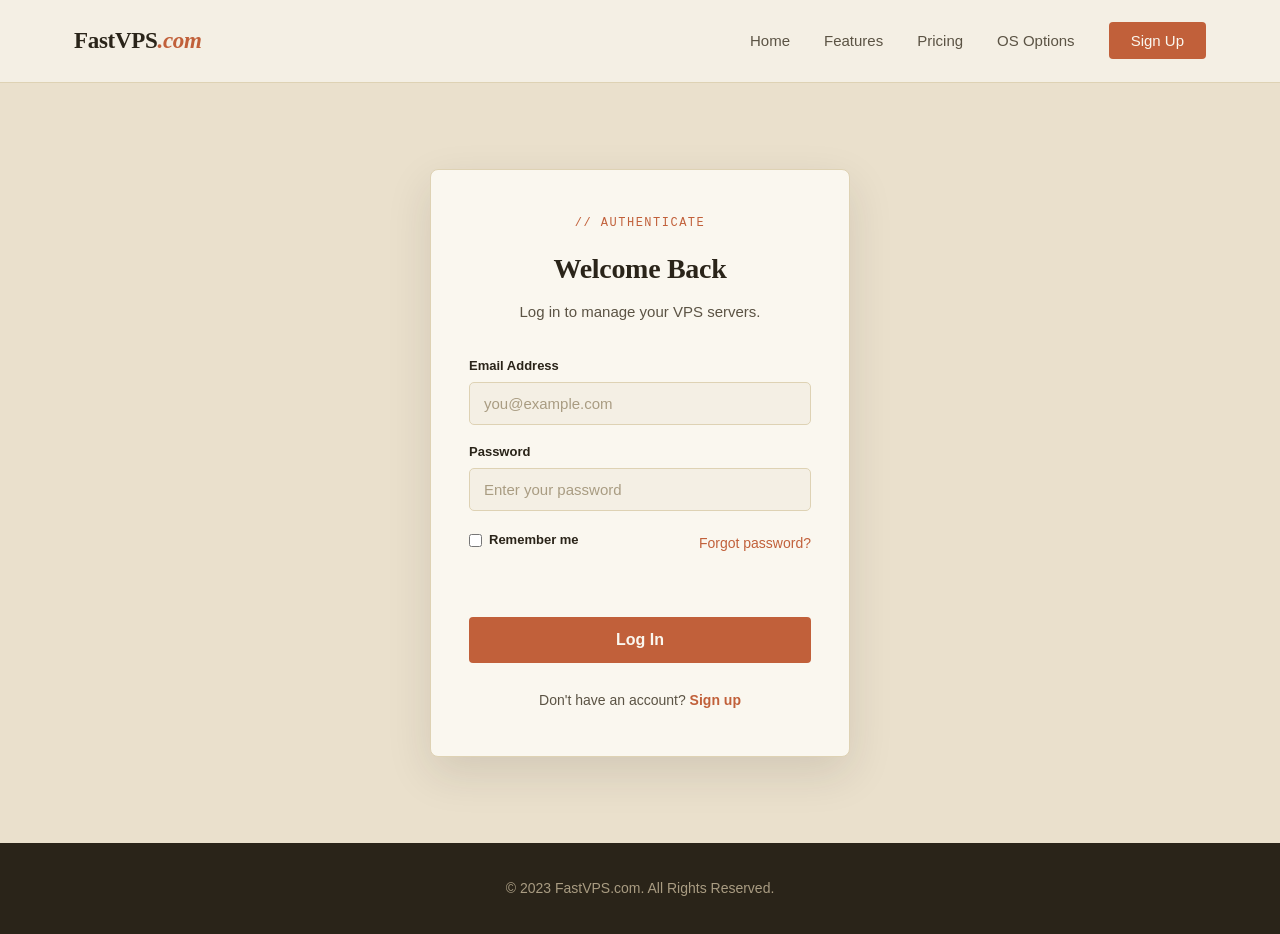
==== login.html @ cba9377d "Redesign: warm cream + terracotta theme with terminal hero" ====
<!DOCTYPE html>
<html lang="en">
<head>
    <meta charset="UTF-8">
    <meta name="viewport" content="width=device-width, initial-scale=1.0">
    <title>Log In | FastVPS.com</title>
    <meta name="robots" content="noindex, follow">
    <link rel="stylesheet" href="style.css">
    <link rel="stylesheet" href="auth.css">
</head>
<body>

    <header>
        <nav>
            <div class="logo">FastVPS<span>.com</span></div>
            <ul class="nav-links">
                <li><a href="index.html">Home</a></li>
                <li><a href="index.html#features">Features</a></li>
                <li><a href="index.html#pricing">Pricing</a></li>
                <li><a href="index.html#os">OS Options</a></li>
                <li><a href="signup.html" class="btn">Sign Up</a></li>
            </ul>
        </nav>
    </header>

    <section class="auth-section">
        <div class="auth-card">
            <span class="eyebrow">// authenticate</span>
            <h2>Welcome Back</h2>
            <p class="auth-subtitle">Log in to manage your VPS servers.</p>

            <form id="loginForm" class="auth-form">
                <label for="email">Email Address</label>
                <input type="email" id="email" name="email" placeholder="you@example.com" required>

                <label for="password">Password</label>
                <input type="password" id="password" name="password" placeholder="Enter your password" required>

                <div class="form-row">
                    <label class="checkbox-label">
                        <input type="checkbox" name="remember"> Remember me
                    </label>
                    <a href="#" class="forgot-link">Forgot password?</a>
                </div>

                <div id="formMessage" class="form-message"></div>

                <button type="submit" class="btn-primary auth-btn">Log In</button>
            </form>

            <p class="auth-switch">Don't have an account? <a href="signup.html">Sign up</a></p>
        </div>
    </section>

    <footer>
        <p>&copy; 2023 FastVPS.com. All Rights Reserved.</p>
    </footer>

    <script>
        document.getElementById('loginForm').addEventListener('submit', function(e) {
            e.preventDefault();
            const msg = document.getElementById('formMessage');
            // NOTE: This is a static demo form only.
            // Connect this to a real backend (e.g. Firebase, Supabase, or your own API)
            // to actually authenticate users.
            msg.textContent = 'Demo only: connect a backend to enable real login.';
            msg.className = 'form-message info';
        });
    </script>

</body>
</html>
---- style.css ----
/* ============================================
   FastVPS — Design Tokens
   Warm cream + terracotta, serif display / sans body,
   monospace for server data (fits the VPS subject matter)
   ============================================ */
:root {
    --cream:        #F4EFE4;
    --cream-soft:   #FAF7EF;
    --ink:          #2A2419;
    --ink-soft:     #5B5344;
    --terracotta:   #C1603A;
    --terracotta-d: #9C4A2C;
    --clay:         #EAE0CC;
    --line:         #DED2B4;
    --sage:         #6E7A57;

    --font-display: Georgia, 'Iowan Old Style', 'Palatino Linotype', 'Times New Roman', serif;
    --font-body:    -apple-system, BlinkMacSystemFont, 'Segoe UI', Roboto, sans-serif;
    --font-mono:    'SF Mono', 'Consolas', 'Menlo', 'Courier New', monospace;
}

* {
    margin: 0;
    padding: 0;
    box-sizing: border-box;
}

html { scroll-behavior: smooth; }

body {
    background-color: var(--cream);
    color: var(--ink);
    font-family: var(--font-body);
    line-height: 1.65;
}

a { color: inherit; }

::selection {
    background: var(--terracotta);
    color: var(--cream-soft);
}

/* ============ Header ============ */
header {
    background-color: var(--cream);
    border-bottom: 1px solid var(--line);
    position: sticky;
    top: 0;
    z-index: 1000;
}

nav {
    display: flex;
    justify-content: space-between;
    align-items: center;
    max-width: 1180px;
    margin: 0 auto;
    padding: 22px 24px;
}

.logo {
    font-family: var(--font-display);
    font-size: 23px;
    font-weight: 700;
    letter-spacing: -0.3px;
    color: var(--ink);
}

.logo span {
    color: var(--terracotta);
    font-style: italic;
}

.nav-links {
    list-style: none;
    display: flex;
    align-items: center;
    gap: 34px;
}

.nav-links a {
    text-decoration: none;
    color: var(--ink-soft);
    font-weight: 500;
    font-size: 15px;
    transition: color 0.2s ease;
}

.nav-links a:hover {
    color: var(--terracotta);
}

.nav-links .btn {
    background-color: var(--terracotta);
    color: var(--cream-soft) !important;
    padding: 10px 22px;
    border-radius: 4px;
    transition: background 0.2s ease;
}

.nav-links .btn:hover {
    background-color: var(--terracotta-d);
}

/* ============ Hero — signature terminal element ============ */
.hero {
    background: var(--cream);
    padding: 100px 24px 90px;
}

.hero-inner {
    max-width: 1180px;
    margin: 0 auto;
    display: grid;
    grid-template-columns: 1.1fr 1fr;
    gap: 60px;
    align-items: center;
}

.hero-content .eyebrow {
    font-family: var(--font-mono);
    font-size: 13px;
    text-transform: uppercase;
    letter-spacing: 1.5px;
    color: var(--terracotta);
    margin-bottom: 18px;
    display: inline-block;
}

.hero h1 {
    font-family: var(--font-display);
    font-size: 54px;
    line-height: 1.1;
    color: var(--ink);
    margin-bottom: 22px;
    letter-spacing: -0.5px;
}

.hero h1 em {
    color: var(--terracotta);
    font-style: italic;
}

.hero p {
    font-size: 18px;
    max-width: 480px;
    color: var(--ink-soft);
    margin-bottom: 34px;
}

.hero-ctas {
    display: flex;
    gap: 16px;
    flex-wrap: wrap;
}

.btn-primary {
    background-color: var(--terracotta);
    color: var(--cream-soft);
    padding: 14px 28px;
    text-decoration: none;
    border-radius: 4px;
    font-weight: 600;
    font-size: 15px;
    display: inline-block;
    transition: background 0.2s ease, transform 0.2s ease;
}

.btn-primary:hover {
    background-color: var(--terracotta-d);
    transform: translateY(-1px);
}

.btn-secondary {
    background: transparent;
    color: var(--ink);
    padding: 14px 28px;
    text-decoration: none;
    border-radius: 4px;
    font-weight: 600;
    font-size: 15px;
    display: inline-block;
    border: 1px solid var(--line);
    transition: border-color 0.2s ease, color 0.2s ease;
}

.btn-secondary:hover {
    border-color: var(--terracotta);
    color: var(--terracotta);
}

/* Terminal card — the signature visual */
.terminal-card {
    background: var(--ink);
    border-radius: 8px;
    overflow: hidden;
    box-shadow: 0 20px 50px rgba(42, 36, 25, 0.25);
}

.terminal-bar {
    display: flex;
    gap: 7px;
    padding: 14px 16px;
    background: #21200F;
}

.terminal-bar span {
    width: 11px;
    height: 11px;
    border-radius: 50%;
    background: #4A4534;
}

.terminal-bar span:nth-child(1) { background: #C1603A; }

.terminal-body {
    padding: 22px 24px 28px;
    font-family: var(--font-mono);
    font-size: 13.5px;
    color: #D8CFB8;
}

.terminal-body .line {
    margin-bottom: 9px;
    white-space: pre-wrap;
}

.terminal-body .prompt { color: #8A9A5B; }
.terminal-body .ok { color: #C1603A; }
.terminal-body .dim { color: #6B6450; }

.cursor {
    display: inline-block;
    width: 7px;
    height: 14px;
    background: #C1603A;
    animation: blink 1.1s steps(1) infinite;
    vertical-align: middle;
}

@keyframes blink {
    50% { opacity: 0; }
}

@media (prefers-reduced-motion: reduce) {
    .cursor { animation: none; }
}

/* ============ Features ============ */
.features {
    padding: 90px 24px;
    max-width: 1180px;
    margin: 0 auto;
}

.section-head {
    max-width: 560px;
    margin-bottom: 56px;
}

.section-head .eyebrow {
    font-family: var(--font-mono);
    font-size: 13px;
    text-transform: uppercase;
    letter-spacing: 1.5px;
    color: var(--terracotta);
    display: block;
    margin-bottom: 14px;
}

.features h2, .pricing-section h2, .os-section h2 {
    font-family: var(--font-display);
    font-size: 36px;
    color: var(--ink);
    letter-spacing: -0.3px;
}

.features > p, .pricing-section > p, .os-section > p {
    color: var(--ink-soft);
    margin-top: 12px;
    font-size: 16px;
}

.cards {
    display: grid;
    grid-template-columns: repeat(auto-fit, minmax(250px, 1fr));
    border-top: 1px solid var(--line);
}

.card {
    padding: 34px 28px 34px 0;
    border-bottom: 1px solid var(--line);
    border-right: 1px solid var(--line);
    padding-left: 0;
}

.card:nth-child(4n) { border-right: none; }

.card {
    padding: 34px 30px;
}

.card h3 {
    font-family: var(--font-display);
    color: var(--ink);
    margin-bottom: 12px;
    font-size: 19px;
}

.card p {
    color: var(--ink-soft);
    font-size: 15px;
}

/* ============ Pricing ============ */
.pricing-section {
    padding: 90px 24px;
    background: var(--clay);
}

.pricing-section .section-head { margin: 0 auto 56px; text-align: left; }

.pricing-cards {
    display: flex;
    flex-wrap: wrap;
    justify-content: center;
    gap: 26px;
    max-width: 1180px;
    margin: 0 auto;
}

.price-card {
    background: var(--cream-soft);
    border: 1px solid var(--line);
    padding: 40px 32px;
    border-radius: 6px;
    width: 300px;
    position: relative;
    transition: transform 0.25s ease, border-color 0.25s ease;
}

.price-card:hover {
    transform: translateY(-6px);
    border-color: var(--terracotta);
}

.price-card.popular {
    background: var(--ink);
    color: var(--cream-soft);
    border: none;
}

.price-card h3 {
    font-family: var(--font-display);
    margin-bottom: 18px;
    font-size: 21px;
}

.price {
    font-family: var(--font-display);
    font-size: 42px;
    margin-bottom: 22px;
    color: var(--terracotta);
}

.price-card.popular .price { color: #E4936F; }

.price span {
    font-family: var(--font-body);
    font-size: 15px;
    font-weight: normal;
    color: var(--ink-soft);
}

.price-card.popular .price span { color: #A99C82; }

.price-card ul {
    list-style: none;
    margin-bottom: 30px;
    font-family: var(--font-mono);
    font-size: 13.5px;
}

.price-card ul li {
    margin-bottom: 11px;
    padding-bottom: 11px;
    border-bottom: 1px solid var(--line);
    color: var(--ink-soft);
}

.price-card.popular ul li {
    border-color: #433B29;
    color: #C9BFA6;
}

.btn-price {
    display: block;
    background: var(--terracotta);
    color: var(--cream-soft);
    padding: 13px;
    text-decoration: none;
    border-radius: 4px;
    font-weight: 600;
    text-align: center;
    transition: background 0.2s ease;
}

.btn-price:hover { background: var(--terracotta-d); }

.badge {
    background: var(--terracotta);
    color: var(--cream-soft);
    padding: 5px 15px;
    border-radius: 20px;
    font-size: 11px;
    font-family: var(--font-mono);
    text-transform: uppercase;
    letter-spacing: 0.5px;
    position: absolute;
    top: -12px;
    left: 50%;
    transform: translateX(-50%);
}

/* ============ OS Section ============ */
.os-section {
    padding: 90px 24px;
    background: var(--cream);
    max-width: 1180px;
    margin: 0 auto;
}

.os-list {
    display: flex;
    flex-wrap: wrap;
    gap: 18px;
}

.os-box {
    background: var(--cream-soft);
    padding: 22px 26px;
    border-radius: 6px;
    display: flex;
    flex-direction: column;
    align-items: center;
    gap: 12px;
    font-family: var(--font-mono);
    font-size: 13px;
    font-weight: 600;
    color: var(--ink-soft);
    border: 1px solid var(--line);
    width: 128px;
    transition: transform 0.2s ease, border-color 0.2s ease;
}

.os-box:hover {
    transform: translateY(-4px);
    border-color: var(--terracotta);
    color: var(--terracotta);
}

.os-box img {
    width: 36px;
    height: 36px;
}

/* ============ Footer ============ */
footer {
    background-color: var(--ink);
    color: #A99C82;
    text-align: center;
    padding: 34px 20px;
    font-size: 14px;
}

/* ============ Responsive ============ */
@media (max-width: 860px) {
    .hero-inner { grid-template-columns: 1fr; }
    .hero h1 { font-size: 38px; }
    .nav-links { gap: 18px; }
    .nav-links li:not(.always-show) a:not(.btn) { display: none; }
}

@media (max-width: 500px) {
    .hero { padding: 70px 20px 60px; }
    .hero h1 { font-size: 32px; }
    .features h2, .pricing-section h2, .os-section h2 { font-size: 28px; }
}

/* Visible keyboard focus */
a:focus-visible, button:focus-visible, input:focus-visible {
    outline: 2px solid var(--terracotta);
    outline-offset: 2px;
}
---- auth.css ----
/* Auth Pages (Login / Signup) — matches warm cream / terracotta theme */
.auth-section {
    min-height: calc(100vh - 140px);
    display: flex;
    align-items: center;
    justify-content: center;
    background: var(--clay);
    padding: 70px 20px;
}

.auth-card {
    background: var(--cream-soft);
    width: 100%;
    max-width: 420px;
    padding: 44px 38px;
    border-radius: 8px;
    border: 1px solid var(--line);
    box-shadow: 0 16px 45px rgba(42, 36, 25, 0.12);
}

.auth-card .eyebrow {
    font-family: var(--font-mono);
    font-size: 12px;
    text-transform: uppercase;
    letter-spacing: 1.5px;
    color: var(--terracotta);
    display: block;
    text-align: center;
    margin-bottom: 12px;
}

.auth-card h2 {
    font-family: var(--font-display);
    color: var(--ink);
    font-size: 28px;
    margin-bottom: 8px;
    text-align: center;
    letter-spacing: -0.3px;
}

.auth-subtitle {
    color: var(--ink-soft);
    text-align: center;
    margin-bottom: 30px;
    font-size: 15px;
}

.auth-form {
    display: flex;
    flex-direction: column;
}

.auth-form label {
    font-size: 13px;
    font-weight: 600;
    color: var(--ink);
    margin-bottom: 6px;
    margin-top: 16px;
}

.auth-form label:first-of-type {
    margin-top: 0;
}

.auth-form input[type="text"],
.auth-form input[type="email"],
.auth-form input[type="password"] {
    padding: 12px 14px;
    border: 1px solid var(--line);
    border-radius: 5px;
    font-size: 15px;
    font-family: var(--font-body);
    outline: none;
    background: var(--cream);
    color: var(--ink);
    transition: border-color 0.2s ease;
}

.auth-form input::placeholder {
    color: #A99C82;
}

.auth-form input:focus {
    border-color: var(--terracotta);
}

.form-row {
    display: flex;
    justify-content: space-between;
    align-items: center;
    margin-top: 18px;
    font-size: 14px;
}

.checkbox-label {
    display: flex;
    align-items: center;
    gap: 7px;
    color: var(--ink-soft);
    font-weight: normal;
    cursor: pointer;
    accent-color: var(--terracotta);
}

.terms-label {
    margin-top: 18px;
    align-items: flex-start;
    font-size: 13px;
    line-height: 1.5;
}

.forgot-link {
    color: var(--terracotta);
    text-decoration: none;
    font-size: 14px;
    font-weight: 500;
}

.forgot-link:hover {
    text-decoration: underline;
}

.auth-btn {
    width: 100%;
    margin-top: 26px;
    border: none;
    cursor: pointer;
    font-size: 16px;
    font-family: var(--font-body);
}

.form-message {
    margin-top: 16px;
    font-size: 14px;
    min-height: 18px;
    text-align: center;
}

.form-message.info {
    color: var(--terracotta);
}

.form-message.error {
    color: #B23A2E;
}

.form-message.success {
    color: var(--sage);
}

.auth-switch {
    text-align: center;
    margin-top: 26px;
    font-size: 14px;
    color: var(--ink-soft);
}

.auth-switch a {
    color: var(--terracotta);
    font-weight: 600;
    text-decoration: none;
}

.auth-switch a:hover {
    text-decoration: underline;
}
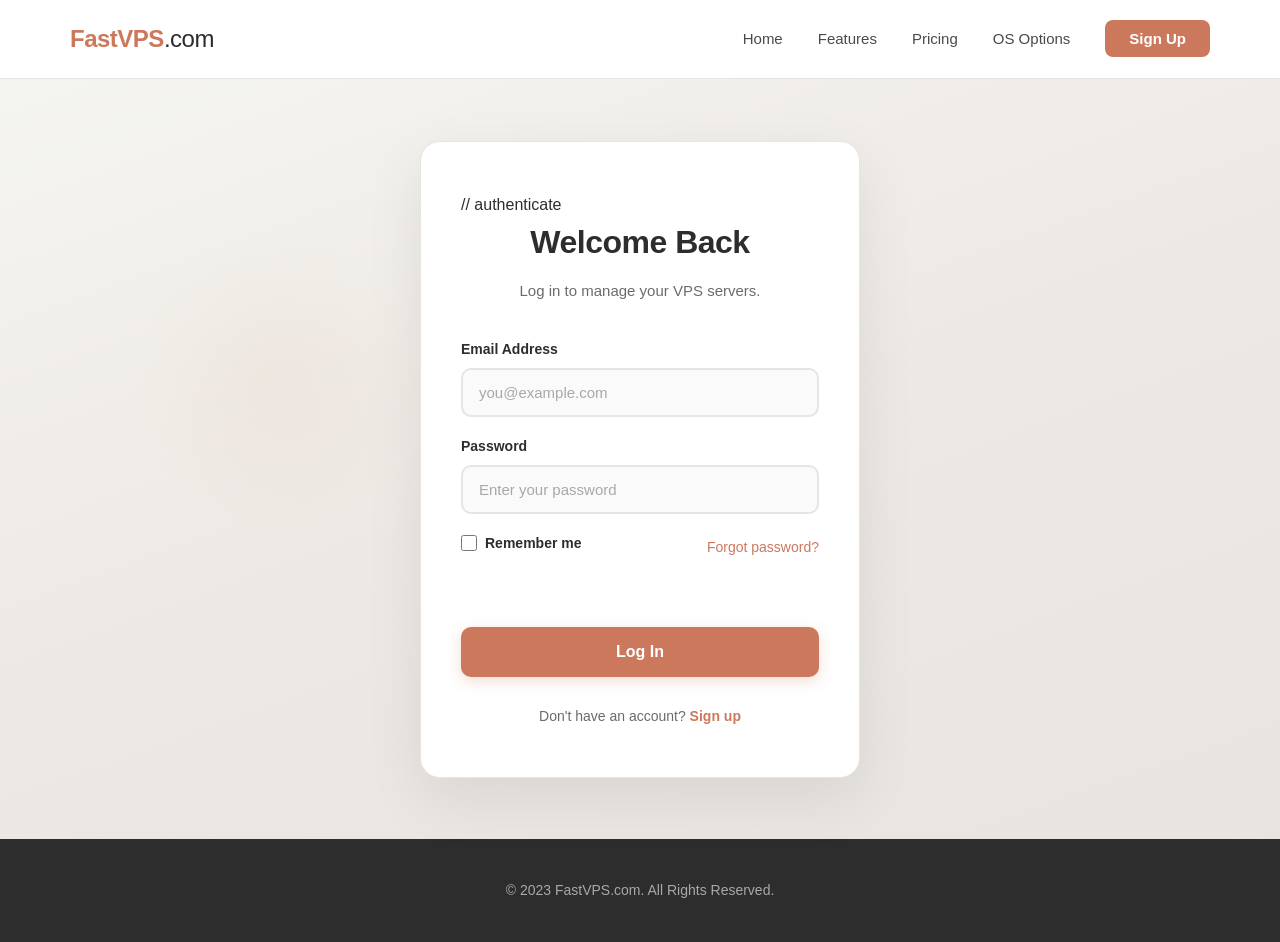
==== commit 7ed36d16: "Bust cache for style.css and auth.css" ====
--- a/login.html
+++ b/login.html
@@ -5,8 +5,8 @@
     <meta name="viewport" content="width=device-width, initial-scale=1.0">
     <title>Log In | FastVPS.com</title>
     <meta name="robots" content="noindex, follow">
-    <link rel="stylesheet" href="style.css">
-    <link rel="stylesheet" href="auth.css">
+    <link rel="stylesheet" href="style.css?v=2">
+    <link rel="stylesheet" href="auth.css?v=2">
 </head>
 <body>
 
--- a/style.css
+++ b/style.css
@@ -1,495 +1,404 @@
-/* ============================================
-   FastVPS — Design Tokens
-   Warm cream + terracotta, serif display / sans body,
-   monospace for server data (fits the VPS subject matter)
-   ============================================ */
-:root {
-    --cream:        #F4EFE4;
-    --cream-soft:   #FAF7EF;
-    --ink:          #2A2419;
-    --ink-soft:     #5B5344;
-    --terracotta:   #C1603A;
-    --terracotta-d: #9C4A2C;
-    --clay:         #EAE0CC;
-    --line:         #DED2B4;
-    --sage:         #6E7A57;
-
-    --font-display: Georgia, 'Iowan Old Style', 'Palatino Linotype', 'Times New Roman', serif;
-    --font-body:    -apple-system, BlinkMacSystemFont, 'Segoe UI', Roboto, sans-serif;
-    --font-mono:    'SF Mono', 'Consolas', 'Menlo', 'Courier New', monospace;
-}
-
+/* Reset & Basic Setup */
 * {
     margin: 0;
     padding: 0;
     box-sizing: border-box;
-}
-
-html { scroll-behavior: smooth; }
+    font-family: -apple-system, BlinkMacSystemFont, 'Segoe UI', 'Roboto', 'Helvetica Neue', Arial, sans-serif;
+}
 
 body {
-    background-color: var(--cream);
-    color: var(--ink);
-    font-family: var(--font-body);
-    line-height: 1.65;
-}
-
-a { color: inherit; }
-
-::selection {
-    background: var(--terracotta);
-    color: var(--cream-soft);
-}
-
-/* ============ Header ============ */
+    background-color: #F5F5F0;
+    color: #2D2D2D;
+    line-height: 1.6;
+}
+
+/* Header & Navigation */
 header {
-    background-color: var(--cream);
-    border-bottom: 1px solid var(--line);
+    background-color: #FFFFFF;
+    border-bottom: 1px solid #E8E4DF;
     position: sticky;
     top: 0;
     z-index: 1000;
+    backdrop-filter: blur(10px);
+    background: rgba(255, 255, 255, 0.95);
 }
 
 nav {
     display: flex;
     justify-content: space-between;
     align-items: center;
-    max-width: 1180px;
+    max-width: 1200px;
     margin: 0 auto;
-    padding: 22px 24px;
+    padding: 20px 30px;
 }
 
 .logo {
-    font-family: var(--font-display);
-    font-size: 23px;
-    font-weight: 700;
-    letter-spacing: -0.3px;
-    color: var(--ink);
+    font-size: 24px;
+    font-weight: 700;
+    color: #CC785C;
+    letter-spacing: -0.5px;
 }
 
 .logo span {
-    color: var(--terracotta);
-    font-style: italic;
+    color: #2D2D2D;
+    font-weight: 400;
 }
 
 .nav-links {
     list-style: none;
     display: flex;
+    gap: 35px;
     align-items: center;
-    gap: 34px;
 }
 
 .nav-links a {
     text-decoration: none;
-    color: var(--ink-soft);
+    color: #4A4A4A;
     font-weight: 500;
     font-size: 15px;
-    transition: color 0.2s ease;
+    transition: color 0.3s ease;
 }
 
 .nav-links a:hover {
-    color: var(--terracotta);
+    color: #CC785C;
 }
 
 .nav-links .btn {
-    background-color: var(--terracotta);
-    color: var(--cream-soft) !important;
-    padding: 10px 22px;
-    border-radius: 4px;
-    transition: background 0.2s ease;
+    background-color: #CC785C;
+    color: #fff !important;
+    padding: 10px 24px;
+    border-radius: 8px;
+    font-weight: 600;
+    transition: all 0.3s ease;
 }
 
 .nav-links .btn:hover {
-    background-color: var(--terracotta-d);
-}
-
-/* ============ Hero — signature terminal element ============ */
+    background-color: #B8694F;
+    transform: translateY(-1px);
+}
+
+/* Hero Section */
 .hero {
-    background: var(--cream);
-    padding: 100px 24px 90px;
-}
-
-.hero-inner {
-    max-width: 1180px;
+    background: linear-gradient(160deg, #F5F5F0 0%, #EDE8E3 50%, #E8E4DF 100%);
+    color: #2D2D2D;
+    text-align: center;
+    padding: 140px 20px;
+    position: relative;
+    overflow: hidden;
+}
+
+.hero::before {
+    content: '';
+    position: absolute;
+    top: -50%;
+    right: -20%;
+    width: 500px;
+    height: 500px;
+    background: radial-gradient(circle, rgba(204, 120, 92, 0.08) 0%, transparent 70%);
+    border-radius: 50%;
+}
+
+.hero h1 {
+    font-size: 56px;
+    margin-bottom: 20px;
+    font-weight: 700;
+    letter-spacing: -1px;
+    line-height: 1.2;
+}
+
+.hero h1 span {
+    color: #CC785C;
+    font-weight: 700;
+}
+
+.hero p {
+    font-size: 19px;
+    max-width: 620px;
+    margin: 0 auto 40px auto;
+    color: #6B6B6B;
+    line-height: 1.7;
+}
+
+.btn-primary {
+    background-color: #CC785C;
+    color: #fff;
+    padding: 16px 36px;
+    text-decoration: none;
+    border-radius: 8px;
+    font-weight: 600;
+    font-size: 16px;
+    display: inline-block;
+    transition: all 0.3s ease;
+    box-shadow: 0 4px 14px rgba(204, 120, 92, 0.25);
+}
+
+.btn-primary:hover {
+    background-color: #B8694F;
+    transform: translateY(-2px);
+    box-shadow: 0 6px 20px rgba(204, 120, 92, 0.35);
+}
+
+/* Features Section */
+.features {
+    padding: 100px 20px;
+    text-align: center;
+    max-width: 1200px;
     margin: 0 auto;
-    display: grid;
-    grid-template-columns: 1.1fr 1fr;
-    gap: 60px;
-    align-items: center;
-}
-
-.hero-content .eyebrow {
-    font-family: var(--font-mono);
-    font-size: 13px;
-    text-transform: uppercase;
-    letter-spacing: 1.5px;
-    color: var(--terracotta);
-    margin-bottom: 18px;
-    display: inline-block;
-}
-
-.hero h1 {
-    font-family: var(--font-display);
-    font-size: 54px;
-    line-height: 1.1;
-    color: var(--ink);
-    margin-bottom: 22px;
+}
+
+.features h2 {
+    font-size: 40px;
+    margin-bottom: 15px;
+    color: #2D2D2D;
+    font-weight: 700;
     letter-spacing: -0.5px;
 }
 
-.hero h1 em {
-    color: var(--terracotta);
-    font-style: italic;
-}
-
-.hero p {
-    font-size: 18px;
-    max-width: 480px;
-    color: var(--ink-soft);
-    margin-bottom: 34px;
-}
-
-.hero-ctas {
-    display: flex;
-    gap: 16px;
-    flex-wrap: wrap;
-}
-
-.btn-primary {
-    background-color: var(--terracotta);
-    color: var(--cream-soft);
-    padding: 14px 28px;
-    text-decoration: none;
-    border-radius: 4px;
-    font-weight: 600;
-    font-size: 15px;
-    display: inline-block;
-    transition: background 0.2s ease, transform 0.2s ease;
-}
-
-.btn-primary:hover {
-    background-color: var(--terracotta-d);
-    transform: translateY(-1px);
-}
-
-.btn-secondary {
-    background: transparent;
-    color: var(--ink);
-    padding: 14px 28px;
-    text-decoration: none;
-    border-radius: 4px;
-    font-weight: 600;
-    font-size: 15px;
-    display: inline-block;
-    border: 1px solid var(--line);
-    transition: border-color 0.2s ease, color 0.2s ease;
-}
-
-.btn-secondary:hover {
-    border-color: var(--terracotta);
-    color: var(--terracotta);
-}
-
-/* Terminal card — the signature visual */
-.terminal-card {
-    background: var(--ink);
-    border-radius: 8px;
-    overflow: hidden;
-    box-shadow: 0 20px 50px rgba(42, 36, 25, 0.25);
-}
-
-.terminal-bar {
-    display: flex;
-    gap: 7px;
-    padding: 14px 16px;
-    background: #21200F;
-}
-
-.terminal-bar span {
-    width: 11px;
-    height: 11px;
-    border-radius: 50%;
-    background: #4A4534;
-}
-
-.terminal-bar span:nth-child(1) { background: #C1603A; }
-
-.terminal-body {
-    padding: 22px 24px 28px;
-    font-family: var(--font-mono);
-    font-size: 13.5px;
-    color: #D8CFB8;
-}
-
-.terminal-body .line {
-    margin-bottom: 9px;
-    white-space: pre-wrap;
-}
-
-.terminal-body .prompt { color: #8A9A5B; }
-.terminal-body .ok { color: #C1603A; }
-.terminal-body .dim { color: #6B6450; }
-
-.cursor {
-    display: inline-block;
-    width: 7px;
-    height: 14px;
-    background: #C1603A;
-    animation: blink 1.1s steps(1) infinite;
-    vertical-align: middle;
-}
-
-@keyframes blink {
-    50% { opacity: 0; }
-}
-
-@media (prefers-reduced-motion: reduce) {
-    .cursor { animation: none; }
-}
-
-/* ============ Features ============ */
-.features {
-    padding: 90px 24px;
-    max-width: 1180px;
-    margin: 0 auto;
-}
-
-.section-head {
-    max-width: 560px;
-    margin-bottom: 56px;
-}
-
-.section-head .eyebrow {
-    font-family: var(--font-mono);
-    font-size: 13px;
-    text-transform: uppercase;
-    letter-spacing: 1.5px;
-    color: var(--terracotta);
-    display: block;
-    margin-bottom: 14px;
-}
-
-.features h2, .pricing-section h2, .os-section h2 {
-    font-family: var(--font-display);
-    font-size: 36px;
-    color: var(--ink);
-    letter-spacing: -0.3px;
-}
-
-.features > p, .pricing-section > p, .os-section > p {
-    color: var(--ink-soft);
-    margin-top: 12px;
-    font-size: 16px;
+.features > p {
+    color: #6B6B6B;
+    font-size: 17px;
+    margin-bottom: 60px;
 }
 
 .cards {
     display: grid;
-    grid-template-columns: repeat(auto-fit, minmax(250px, 1fr));
-    border-top: 1px solid var(--line);
+    grid-template-columns: repeat(auto-fit, minmax(260px, 1fr));
+    gap: 30px;
 }
 
 .card {
-    padding: 34px 28px 34px 0;
-    border-bottom: 1px solid var(--line);
-    border-right: 1px solid var(--line);
-    padding-left: 0;
-}
-
-.card:nth-child(4n) { border-right: none; }
-
-.card {
-    padding: 34px 30px;
+    background: #FFFFFF;
+    padding: 40px 30px;
+    border-radius: 16px;
+    border: 1px solid #E8E4DF;
+    text-align: left;
+    transition: all 0.4s ease;
+}
+
+.card:hover {
+    transform: translateY(-8px);
+    box-shadow: 0 20px 40px rgba(0, 0, 0, 0.06);
+    border-color: #CC785C;
 }
 
 .card h3 {
-    font-family: var(--font-display);
-    color: var(--ink);
-    margin-bottom: 12px;
-    font-size: 19px;
+    color: #CC785C;
+    margin-bottom: 15px;
+    font-size: 20px;
+    font-weight: 600;
 }
 
 .card p {
-    color: var(--ink-soft);
+    color: #6B6B6B;
     font-size: 15px;
-}
-
-/* ============ Pricing ============ */
+    line-height: 1.7;
+}
+
+/* Pricing Section */
 .pricing-section {
-    padding: 90px 24px;
-    background: var(--clay);
-}
-
-.pricing-section .section-head { margin: 0 auto 56px; text-align: left; }
+    padding: 100px 20px;
+    text-align: center;
+    background: #FFFFFF;
+}
+
+.pricing-section h2 {
+    font-size: 40px;
+    margin-bottom: 15px;
+    color: #2D2D2D;
+    font-weight: 700;
+}
+
+.pricing-section > p {
+    color: #6B6B6B;
+    margin-bottom: 60px;
+    font-size: 17px;
+}
 
 .pricing-cards {
     display: flex;
     flex-wrap: wrap;
     justify-content: center;
-    gap: 26px;
-    max-width: 1180px;
-    margin: 0 auto;
+    gap: 30px;
 }
 
 .price-card {
-    background: var(--cream-soft);
-    border: 1px solid var(--line);
-    padding: 40px 32px;
-    border-radius: 6px;
-    width: 300px;
+    background: #F5F5F0;
+    border: 2px solid #E8E4DF;
+    padding: 45px 35px;
+    border-radius: 20px;
+    width: 320px;
     position: relative;
-    transition: transform 0.25s ease, border-color 0.25s ease;
+    transition: all 0.4s ease;
+    text-align: left;
 }
 
 .price-card:hover {
-    transform: translateY(-6px);
-    border-color: var(--terracotta);
+    transform: translateY(-8px);
+    box-shadow: 0 20px 40px rgba(0, 0, 0, 0.08);
 }
 
 .price-card.popular {
-    background: var(--ink);
-    color: var(--cream-soft);
-    border: none;
+    background: #2D2D2D;
+    color: #FFFFFF;
+    transform: scale(1.05);
+    border: 2px solid #CC785C;
 }
 
 .price-card h3 {
-    font-family: var(--font-display);
-    margin-bottom: 18px;
-    font-size: 21px;
+    margin-bottom: 10px;
+    font-size: 24px;
+    font-weight: 600;
 }
 
 .price {
-    font-family: var(--font-display);
-    font-size: 42px;
-    margin-bottom: 22px;
-    color: var(--terracotta);
-}
-
-.price-card.popular .price { color: #E4936F; }
+    font-size: 48px;
+    font-weight: 700;
+    margin-bottom: 25px;
+    color: #CC785C;
+}
+
+.price-card.popular .price {
+    color: #F5F5F0;
+}
 
 .price span {
-    font-family: var(--font-body);
-    font-size: 15px;
-    font-weight: normal;
-    color: var(--ink-soft);
-}
-
-.price-card.popular .price span { color: #A99C82; }
+    font-size: 16px;
+    font-weight: 400;
+    color: #6B6B6B;
+}
+
+.price-card.popular .price span {
+    color: #A8A8A8;
+}
 
 .price-card ul {
     list-style: none;
     margin-bottom: 30px;
-    font-family: var(--font-mono);
-    font-size: 13.5px;
 }
 
 .price-card ul li {
-    margin-bottom: 11px;
-    padding-bottom: 11px;
-    border-bottom: 1px solid var(--line);
-    color: var(--ink-soft);
+    margin-bottom: 14px;
+    padding-bottom: 14px;
+    border-bottom: 1px solid #E8E4DF;
+    font-size: 15px;
+    color: #4A4A4A;
 }
 
 .price-card.popular ul li {
-    border-color: #433B29;
-    color: #C9BFA6;
+    border-color: #4A4A4A;
+    color: #D4D4D4;
 }
 
 .btn-price {
     display: block;
-    background: var(--terracotta);
-    color: var(--cream-soft);
-    padding: 13px;
+    background: #CC785C;
+    color: #fff;
+    padding: 14px;
     text-decoration: none;
-    border-radius: 4px;
-    font-weight: 600;
-    text-align: center;
-    transition: background 0.2s ease;
-}
-
-.btn-price:hover { background: var(--terracotta-d); }
+    border-radius: 8px;
+    font-weight: 600;
+    transition: all 0.3s ease;
+}
+
+.btn-price:hover {
+    background: #B8694F;
+}
 
 .badge {
-    background: var(--terracotta);
-    color: var(--cream-soft);
-    padding: 5px 15px;
+    background: #CC785C;
+    color: #fff;
+    padding: 6px 18px;
     border-radius: 20px;
-    font-size: 11px;
-    font-family: var(--font-mono);
-    text-transform: uppercase;
-    letter-spacing: 0.5px;
+    font-size: 12px;
+    font-weight: 600;
     position: absolute;
     top: -12px;
     left: 50%;
     transform: translateX(-50%);
-}
-
-/* ============ OS Section ============ */
+    letter-spacing: 0.5px;
+    text-transform: uppercase;
+}
+
+/* OS Section */
 .os-section {
-    padding: 90px 24px;
-    background: var(--cream);
-    max-width: 1180px;
-    margin: 0 auto;
+    padding: 100px 20px;
+    text-align: center;
+    background-color: #F5F5F0;
+}
+
+.os-section h2 {
+    font-size: 40px;
+    margin-bottom: 15px;
+    color: #2D2D2D;
+    font-weight: 700;
+}
+
+.os-section p {
+    color: #6B6B6B;
+    margin-bottom: 50px;
+    font-size: 17px;
 }
 
 .os-list {
     display: flex;
     flex-wrap: wrap;
-    gap: 18px;
+    justify-content: center;
+    gap: 25px;
+    max-width: 1000px;
+    margin: 0 auto;
 }
 
 .os-box {
-    background: var(--cream-soft);
-    padding: 22px 26px;
-    border-radius: 6px;
+    background: #FFFFFF;
+    padding: 25px 20px;
+    border-radius: 12px;
     display: flex;
     flex-direction: column;
     align-items: center;
     gap: 12px;
-    font-family: var(--font-mono);
-    font-size: 13px;
-    font-weight: 600;
-    color: var(--ink-soft);
-    border: 1px solid var(--line);
-    width: 128px;
-    transition: transform 0.2s ease, border-color 0.2s ease;
+    font-weight: 600;
+    color: #4A4A4A;
+    border: 2px solid #E8E4DF;
+    width: 130px;
+    transition: all 0.3s ease;
 }
 
 .os-box:hover {
-    transform: translateY(-4px);
-    border-color: var(--terracotta);
-    color: var(--terracotta);
+    transform: translateY(-5px);
+    border-color: #CC785C;
+    box-shadow: 0 10px 30px rgba(204, 120, 92, 0.15);
 }
 
 .os-box img {
-    width: 36px;
-    height: 36px;
-}
-
-/* ============ Footer ============ */
+    width: 40px;
+    height: 40px;
+}
+
+/* Footer */
 footer {
-    background-color: var(--ink);
-    color: #A99C82;
+    background-color: #2D2D2D;
+    color: #A8A8A8;
     text-align: center;
-    padding: 34px 20px;
+    padding: 40px 20px;
     font-size: 14px;
 }
 
-/* ============ Responsive ============ */
-@media (max-width: 860px) {
-    .hero-inner { grid-template-columns: 1fr; }
-    .hero h1 { font-size: 38px; }
-    .nav-links { gap: 18px; }
-    .nav-links li:not(.always-show) a:not(.btn) { display: none; }
-}
-
-@media (max-width: 500px) {
-    .hero { padding: 70px 20px 60px; }
-    .hero h1 { font-size: 32px; }
-    .features h2, .pricing-section h2, .os-section h2 { font-size: 28px; }
-}
-
-/* Visible keyboard focus */
-a:focus-visible, button:focus-visible, input:focus-visible {
-    outline: 2px solid var(--terracotta);
-    outline-offset: 2px;
-}
+/* Responsive */
+@media (max-width: 768px) {
+    .nav-links {
+        gap: 15px;
+        font-size: 13px;
+    }
+
+    .hero h1 {
+        font-size: 36px;
+    }
+
+    .hero p {
+        font-size: 16px;
+    }
+
+    .price-card.popular {
+        transform: scale(1);
+    }
+}
--- a/auth.css
+++ b/auth.css
@@ -1,47 +1,50 @@
-/* Auth Pages (Login / Signup) — matches warm cream / terracotta theme */
+/* Auth Pages (Login / Signup) - Claude Theme */
 .auth-section {
     min-height: calc(100vh - 140px);
     display: flex;
     align-items: center;
     justify-content: center;
-    background: var(--clay);
-    padding: 70px 20px;
+    background: linear-gradient(160deg, #F5F5F0 0%, #EDE8E3 50%, #E8E4DF 100%);
+    padding: 60px 20px;
+    position: relative;
+}
+
+.auth-section::before {
+    content: '';
+    position: absolute;
+    top: 20%;
+    left: 10%;
+    width: 300px;
+    height: 300px;
+    background: radial-gradient(circle, rgba(204, 120, 92, 0.06) 0%, transparent 70%);
+    border-radius: 50%;
 }
 
 .auth-card {
-    background: var(--cream-soft);
+    background: #FFFFFF;
     width: 100%;
-    max-width: 420px;
-    padding: 44px 38px;
-    border-radius: 8px;
-    border: 1px solid var(--line);
-    box-shadow: 0 16px 45px rgba(42, 36, 25, 0.12);
-}
-
-.auth-card .eyebrow {
-    font-family: var(--font-mono);
-    font-size: 12px;
-    text-transform: uppercase;
-    letter-spacing: 1.5px;
-    color: var(--terracotta);
-    display: block;
-    text-align: center;
-    margin-bottom: 12px;
+    max-width: 440px;
+    padding: 50px 40px;
+    border-radius: 20px;
+    border: 1px solid #E8E4DF;
+    box-shadow: 0 20px 60px rgba(0, 0, 0, 0.08);
+    position: relative;
+    z-index: 1;
 }
 
 .auth-card h2 {
-    font-family: var(--font-display);
-    color: var(--ink);
-    font-size: 28px;
-    margin-bottom: 8px;
+    color: #2D2D2D;
+    font-size: 32px;
+    margin-bottom: 10px;
     text-align: center;
-    letter-spacing: -0.3px;
+    font-weight: 700;
+    letter-spacing: -0.5px;
 }
 
 .auth-subtitle {
-    color: var(--ink-soft);
+    color: #6B6B6B;
     text-align: center;
-    margin-bottom: 30px;
+    margin-bottom: 35px;
     font-size: 15px;
 }
 
@@ -51,11 +54,11 @@
 }
 
 .auth-form label {
-    font-size: 13px;
+    font-size: 14px;
     font-weight: 600;
-    color: var(--ink);
-    margin-bottom: 6px;
-    margin-top: 16px;
+    color: #2D2D2D;
+    margin-bottom: 8px;
+    margin-top: 18px;
 }
 
 .auth-form label:first-of-type {
@@ -65,23 +68,24 @@
 .auth-form input[type="text"],
 .auth-form input[type="email"],
 .auth-form input[type="password"] {
-    padding: 12px 14px;
-    border: 1px solid var(--line);
-    border-radius: 5px;
+    padding: 14px 16px;
+    border: 2px solid #E8E4DF;
+    border-radius: 10px;
     font-size: 15px;
-    font-family: var(--font-body);
     outline: none;
-    background: var(--cream);
-    color: var(--ink);
-    transition: border-color 0.2s ease;
+    transition: all 0.3s ease;
+    background: #FAFAFA;
+    color: #2D2D2D;
+}
+
+.auth-form input:focus {
+    border-color: #CC785C;
+    background: #FFFFFF;
+    box-shadow: 0 0 0 4px rgba(204, 120, 92, 0.1);
 }
 
 .auth-form input::placeholder {
-    color: #A99C82;
-}
-
-.auth-form input:focus {
-    border-color: var(--terracotta);
+    color: #A8A8A8;
 }
 
 .form-row {
@@ -95,11 +99,16 @@
 .checkbox-label {
     display: flex;
     align-items: center;
-    gap: 7px;
-    color: var(--ink-soft);
-    font-weight: normal;
+    gap: 8px;
+    color: #4A4A4A;
+    font-weight: 400;
     cursor: pointer;
-    accent-color: var(--terracotta);
+}
+
+.checkbox-label input[type="checkbox"] {
+    width: 16px;
+    height: 16px;
+    accent-color: #CC785C;
 }
 
 .terms-label {
@@ -110,7 +119,7 @@
 }
 
 .forgot-link {
-    color: var(--terracotta);
+    color: #CC785C;
     text-decoration: none;
     font-size: 14px;
     font-weight: 500;
@@ -122,41 +131,54 @@
 
 .auth-btn {
     width: 100%;
-    margin-top: 26px;
+    margin-top: 28px;
     border: none;
     cursor: pointer;
     font-size: 16px;
-    font-family: var(--font-body);
+    font-weight: 600;
+    background-color: #CC785C !important;
+    color: #fff;
+    padding: 16px;
+    border-radius: 10px;
+    transition: all 0.3s ease;
+    box-shadow: 0 4px 14px rgba(204, 120, 92, 0.25);
+}
+
+.auth-btn:hover {
+    background-color: #B8694F !important;
+    transform: translateY(-1px);
+    box-shadow: 0 6px 20px rgba(204, 120, 92, 0.35);
 }
 
 .form-message {
-    margin-top: 16px;
+    margin-top: 18px;
     font-size: 14px;
     min-height: 18px;
     text-align: center;
+    font-weight: 500;
 }
 
 .form-message.info {
-    color: var(--terracotta);
+    color: #CC785C;
 }
 
 .form-message.error {
-    color: #B23A2E;
+    color: #D9534F;
 }
 
 .form-message.success {
-    color: var(--sage);
+    color: #5CB85C;
 }
 
 .auth-switch {
     text-align: center;
-    margin-top: 26px;
+    margin-top: 28px;
     font-size: 14px;
-    color: var(--ink-soft);
+    color: #6B6B6B;
 }
 
 .auth-switch a {
-    color: var(--terracotta);
+    color: #CC785C;
     font-weight: 600;
     text-decoration: none;
 }
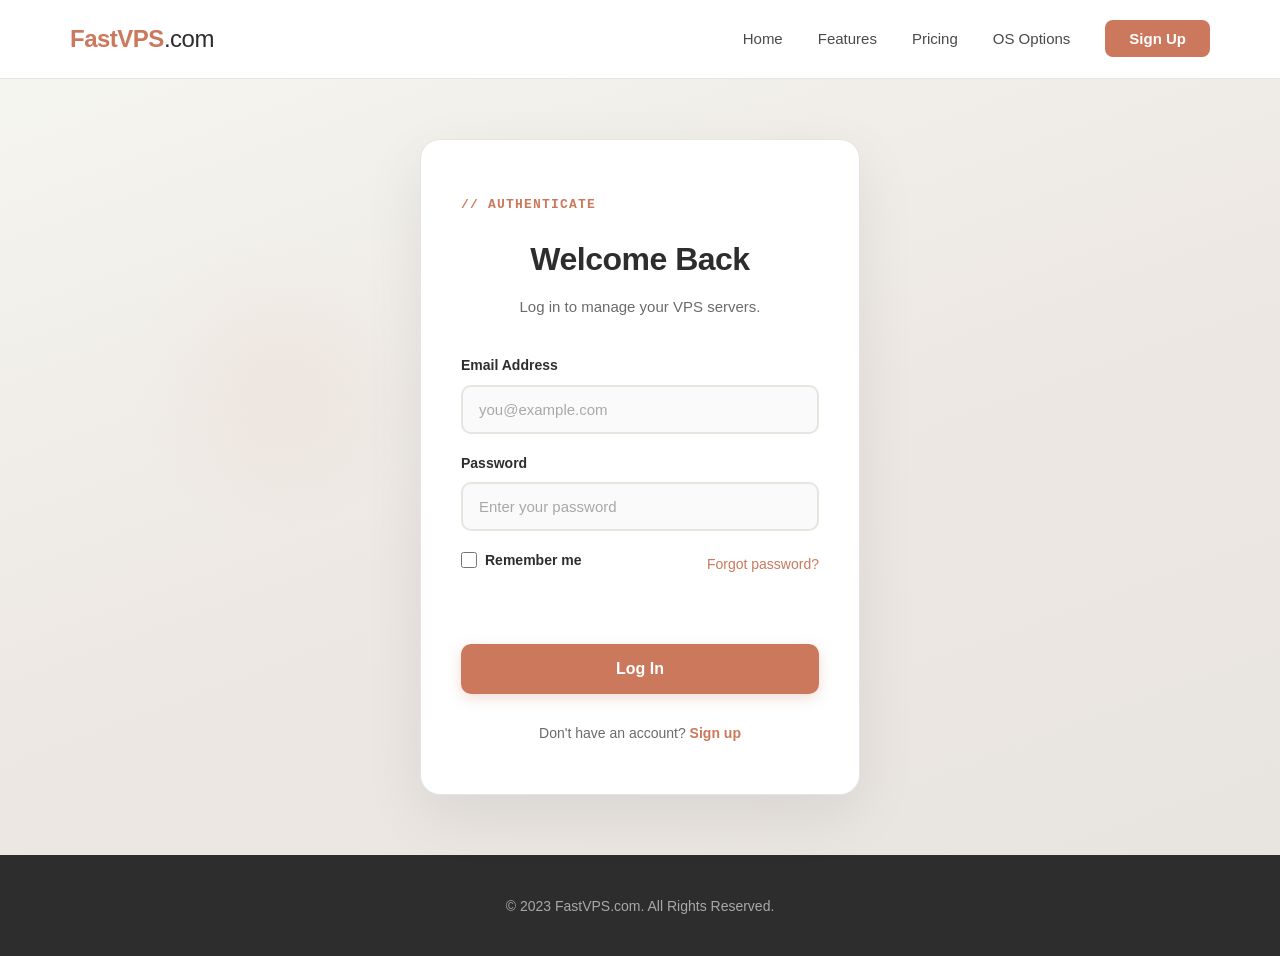
==== commit 8f5bd99b: "Fix broken hero: restore terminal-card, btn-secondary, eyebrow styles" ====
--- a/login.html
+++ b/login.html
@@ -5,8 +5,8 @@
     <meta name="viewport" content="width=device-width, initial-scale=1.0">
     <title>Log In | FastVPS.com</title>
     <meta name="robots" content="noindex, follow">
-    <link rel="stylesheet" href="style.css?v=2">
-    <link rel="stylesheet" href="auth.css?v=2">
+    <link rel="stylesheet" href="style.css?v=3">
+    <link rel="stylesheet" href="auth.css?v=3">
 </head>
 <body>
 
--- a/style.css
+++ b/style.css
@@ -81,8 +81,7 @@
 .hero {
     background: linear-gradient(160deg, #F5F5F0 0%, #EDE8E3 50%, #E8E4DF 100%);
     color: #2D2D2D;
-    text-align: center;
-    padding: 140px 20px;
+    padding: 120px 20px 100px;
     position: relative;
     overflow: hidden;
 }
@@ -98,31 +97,62 @@
     border-radius: 50%;
 }
 
+.hero-inner {
+    max-width: 1180px;
+    margin: 0 auto;
+    display: grid;
+    grid-template-columns: 1.1fr 1fr;
+    gap: 60px;
+    align-items: center;
+    position: relative;
+    z-index: 1;
+}
+
+.eyebrow {
+    font-family: 'SF Mono', 'Consolas', 'Menlo', monospace;
+    font-size: 13px;
+    text-transform: uppercase;
+    letter-spacing: 1.2px;
+    color: #CC785C;
+    font-weight: 600;
+    display: inline-block;
+    margin-bottom: 18px;
+}
+
 .hero h1 {
-    font-size: 56px;
+    font-size: 52px;
     margin-bottom: 20px;
     font-weight: 700;
     letter-spacing: -1px;
-    line-height: 1.2;
-}
-
-.hero h1 span {
-    color: #CC785C;
-    font-weight: 700;
+    line-height: 1.15;
+}
+
+.hero h1 span,
+.hero h1 em {
+    color: #CC785C;
+    font-weight: 700;
+    font-style: normal;
 }
 
 .hero p {
-    font-size: 19px;
-    max-width: 620px;
-    margin: 0 auto 40px auto;
+    font-size: 18px;
+    max-width: 480px;
+    margin-bottom: 34px;
     color: #6B6B6B;
     line-height: 1.7;
+}
+
+.hero-ctas {
+    display: flex;
+    align-items: center;
+    gap: 18px;
+    flex-wrap: wrap;
 }
 
 .btn-primary {
     background-color: #CC785C;
     color: #fff;
-    padding: 16px 36px;
+    padding: 16px 32px;
     text-decoration: none;
     border-radius: 8px;
     font-weight: 600;
@@ -136,6 +166,96 @@
     background-color: #B8694F;
     transform: translateY(-2px);
     box-shadow: 0 6px 20px rgba(204, 120, 92, 0.35);
+}
+
+.btn-secondary {
+    color: #2D2D2D;
+    text-decoration: none;
+    font-weight: 600;
+    font-size: 16px;
+    padding: 16px 4px;
+    border-bottom: 2px solid transparent;
+    transition: border-color 0.3s ease, color 0.3s ease;
+}
+
+.btn-secondary:hover {
+    color: #CC785C;
+    border-bottom-color: #CC785C;
+}
+
+/* Terminal card — signature visual */
+.terminal-card {
+    background: #1E1B18;
+    border-radius: 12px;
+    overflow: hidden;
+    box-shadow: 0 25px 60px rgba(45, 45, 45, 0.25);
+}
+
+.terminal-bar {
+    display: flex;
+    gap: 7px;
+    padding: 14px 18px;
+    background: #15130F;
+}
+
+.terminal-bar span {
+    width: 11px;
+    height: 11px;
+    border-radius: 50%;
+    background: #45403A;
+}
+
+.terminal-bar span:nth-child(1) { background: #CC785C; }
+
+.terminal-body {
+    padding: 24px 26px 30px;
+    font-family: 'SF Mono', 'Consolas', 'Menlo', monospace;
+    font-size: 13.5px;
+    color: #D8CFB8;
+}
+
+.terminal-body .line {
+    margin-bottom: 10px;
+}
+
+.terminal-body .line.dim { color: #9C9284; }
+.terminal-body .prompt { color: #8FA36B; margin-right: 4px; }
+.terminal-body .ok { color: #CC785C; margin-right: 4px; }
+.terminal-body .cursor {
+    display: inline-block;
+    width: 7px;
+    height: 14px;
+    background: #CC785C;
+    vertical-align: middle;
+    animation: blink 1s step-end infinite;
+}
+
+@keyframes blink {
+    50% { opacity: 0; }
+}
+
+/* Section headers (Features / Pricing / OS) */
+.section-head {
+    text-align: center;
+    max-width: 700px;
+    margin: 0 auto 50px;
+}
+
+.section-head .eyebrow {
+    margin-bottom: 12px;
+}
+
+.section-head h2 {
+    font-size: 40px;
+    margin-bottom: 12px;
+    color: #2D2D2D;
+    font-weight: 700;
+    letter-spacing: -0.5px;
+}
+
+.section-head p {
+    color: #6B6B6B;
+    font-size: 17px;
 }
 
 /* Features Section */
